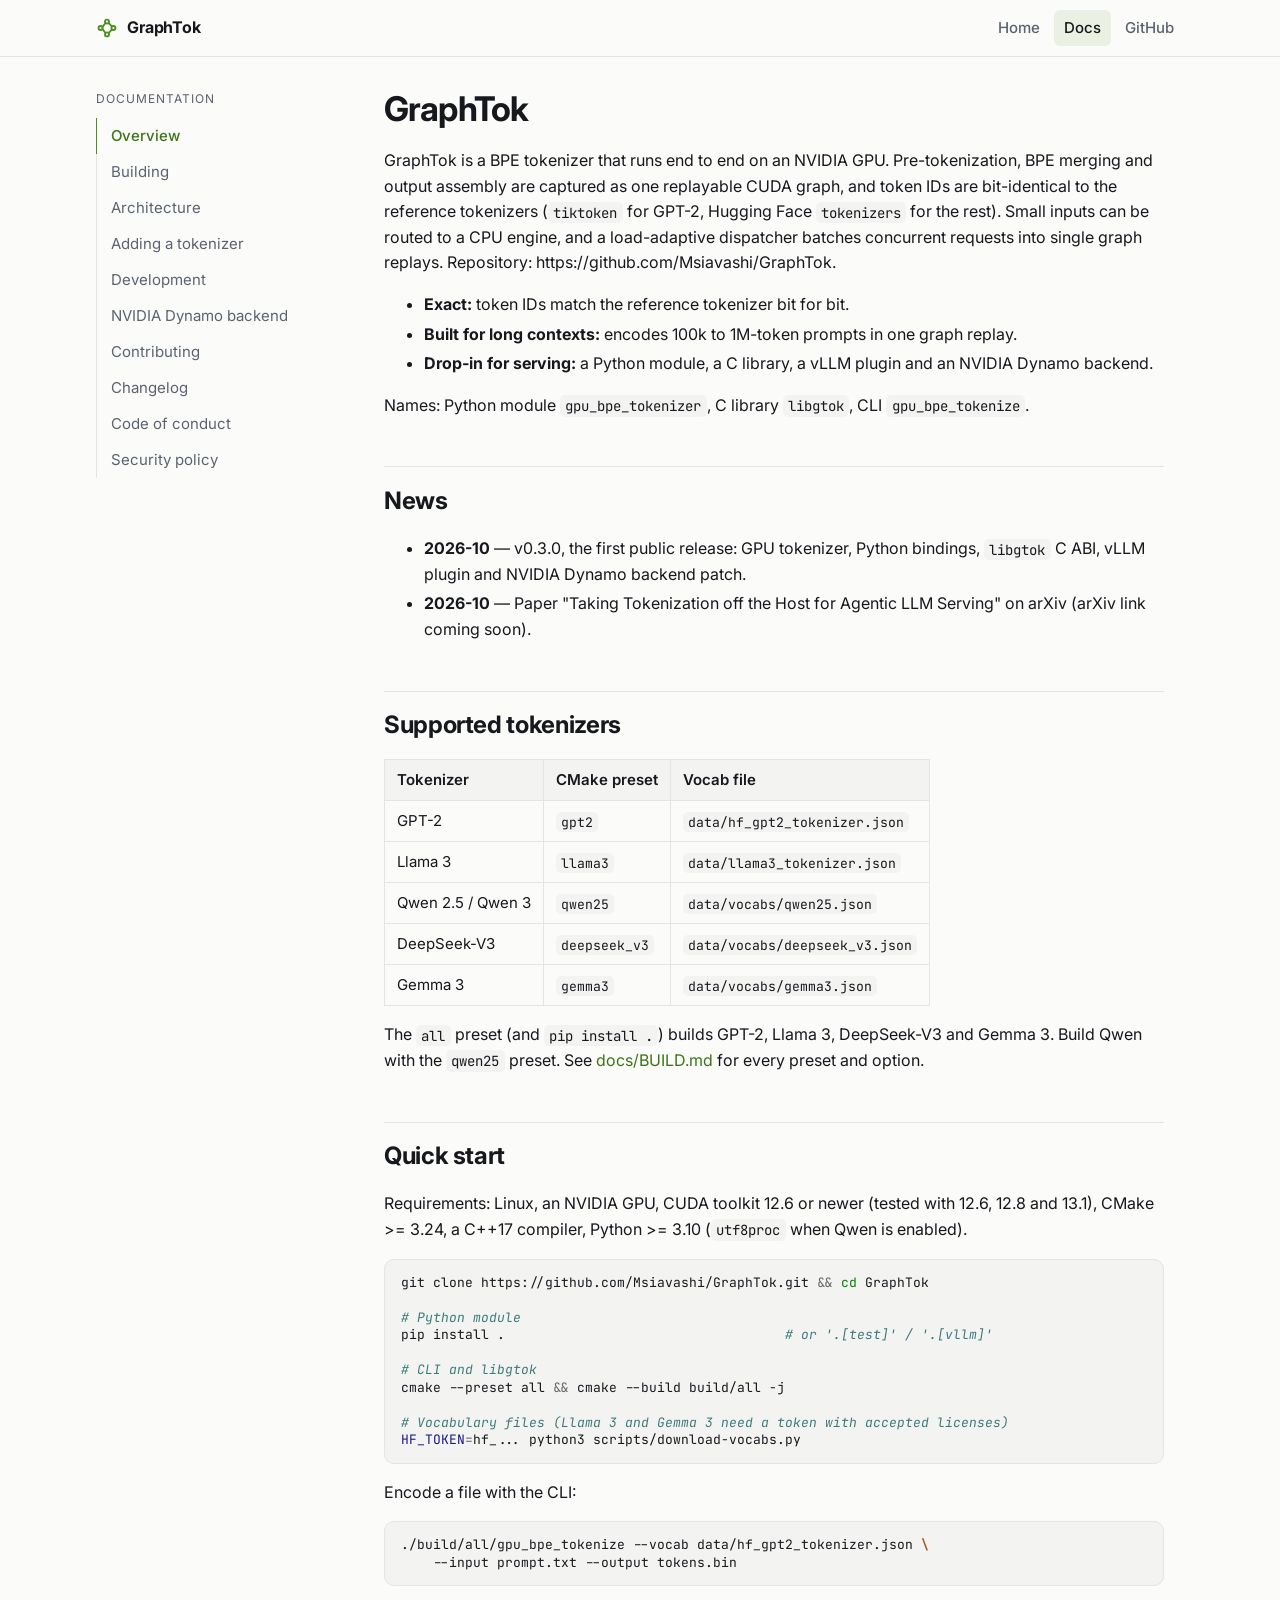
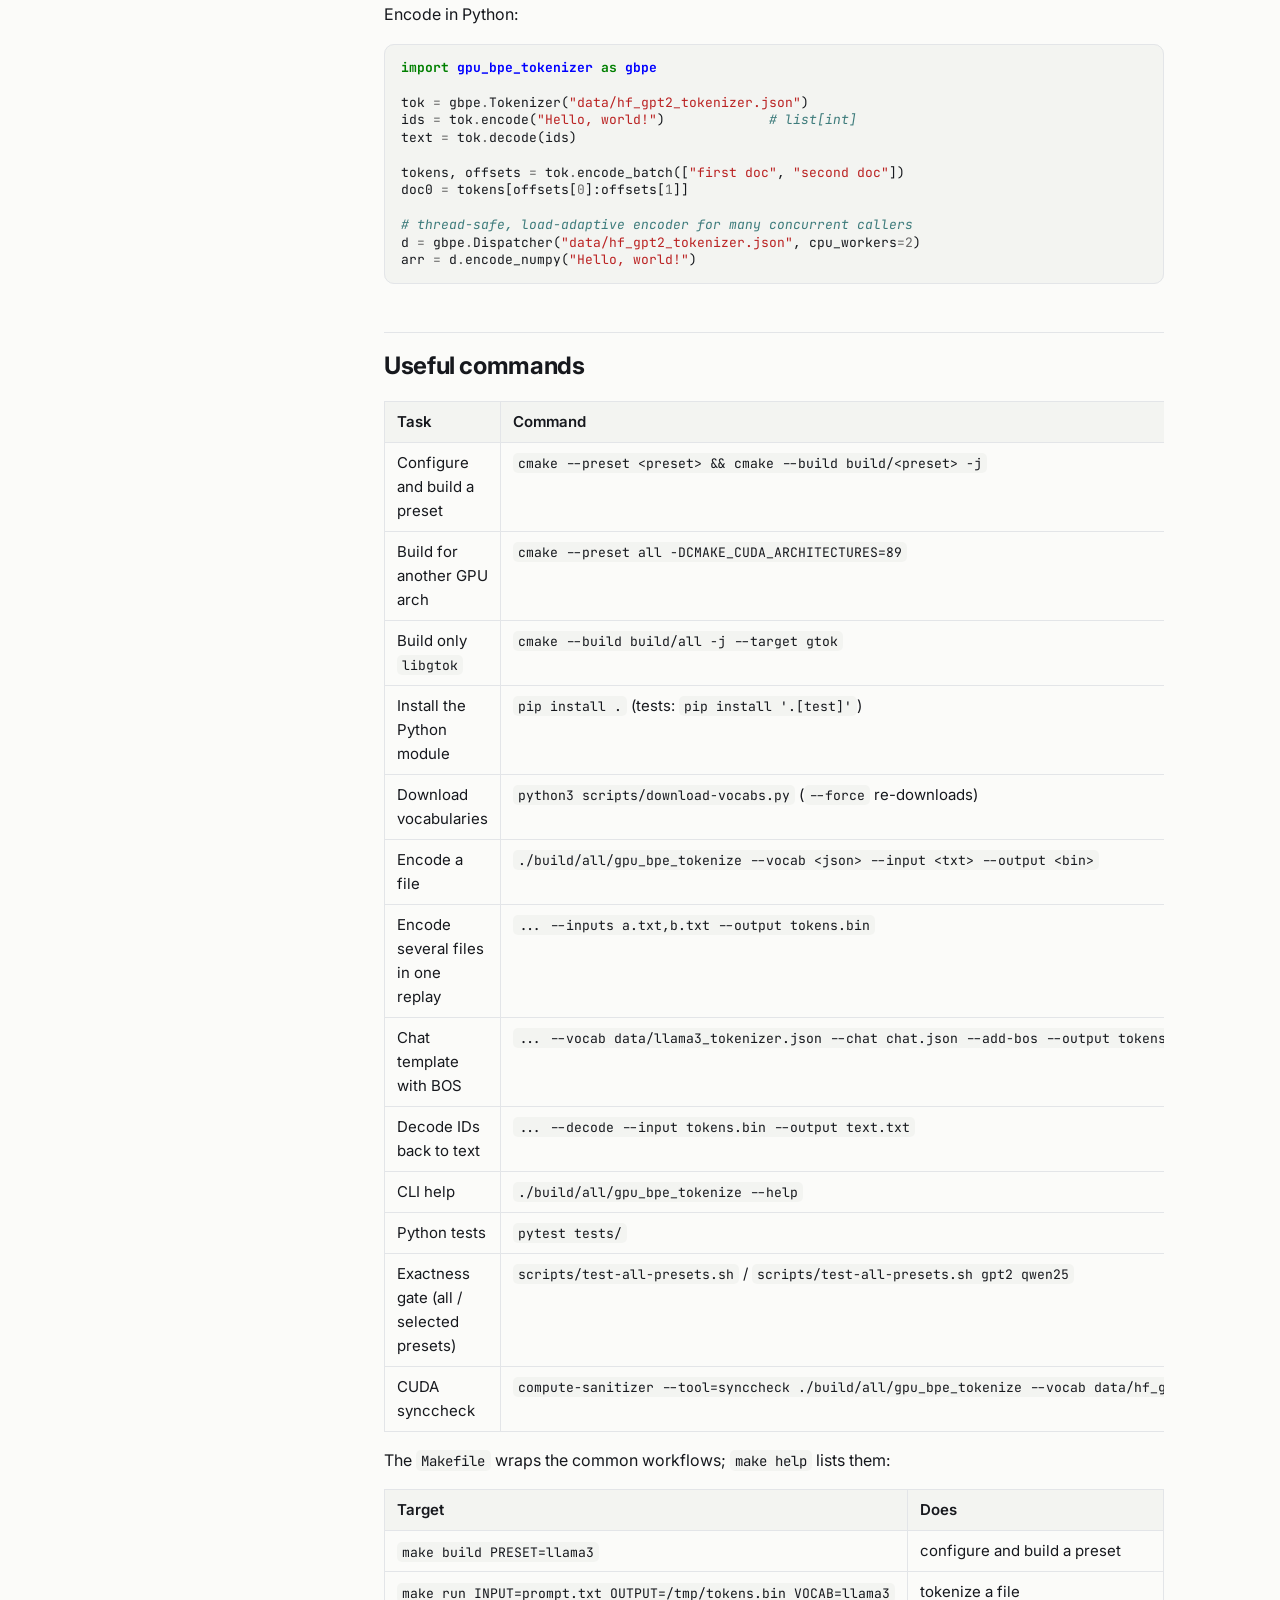
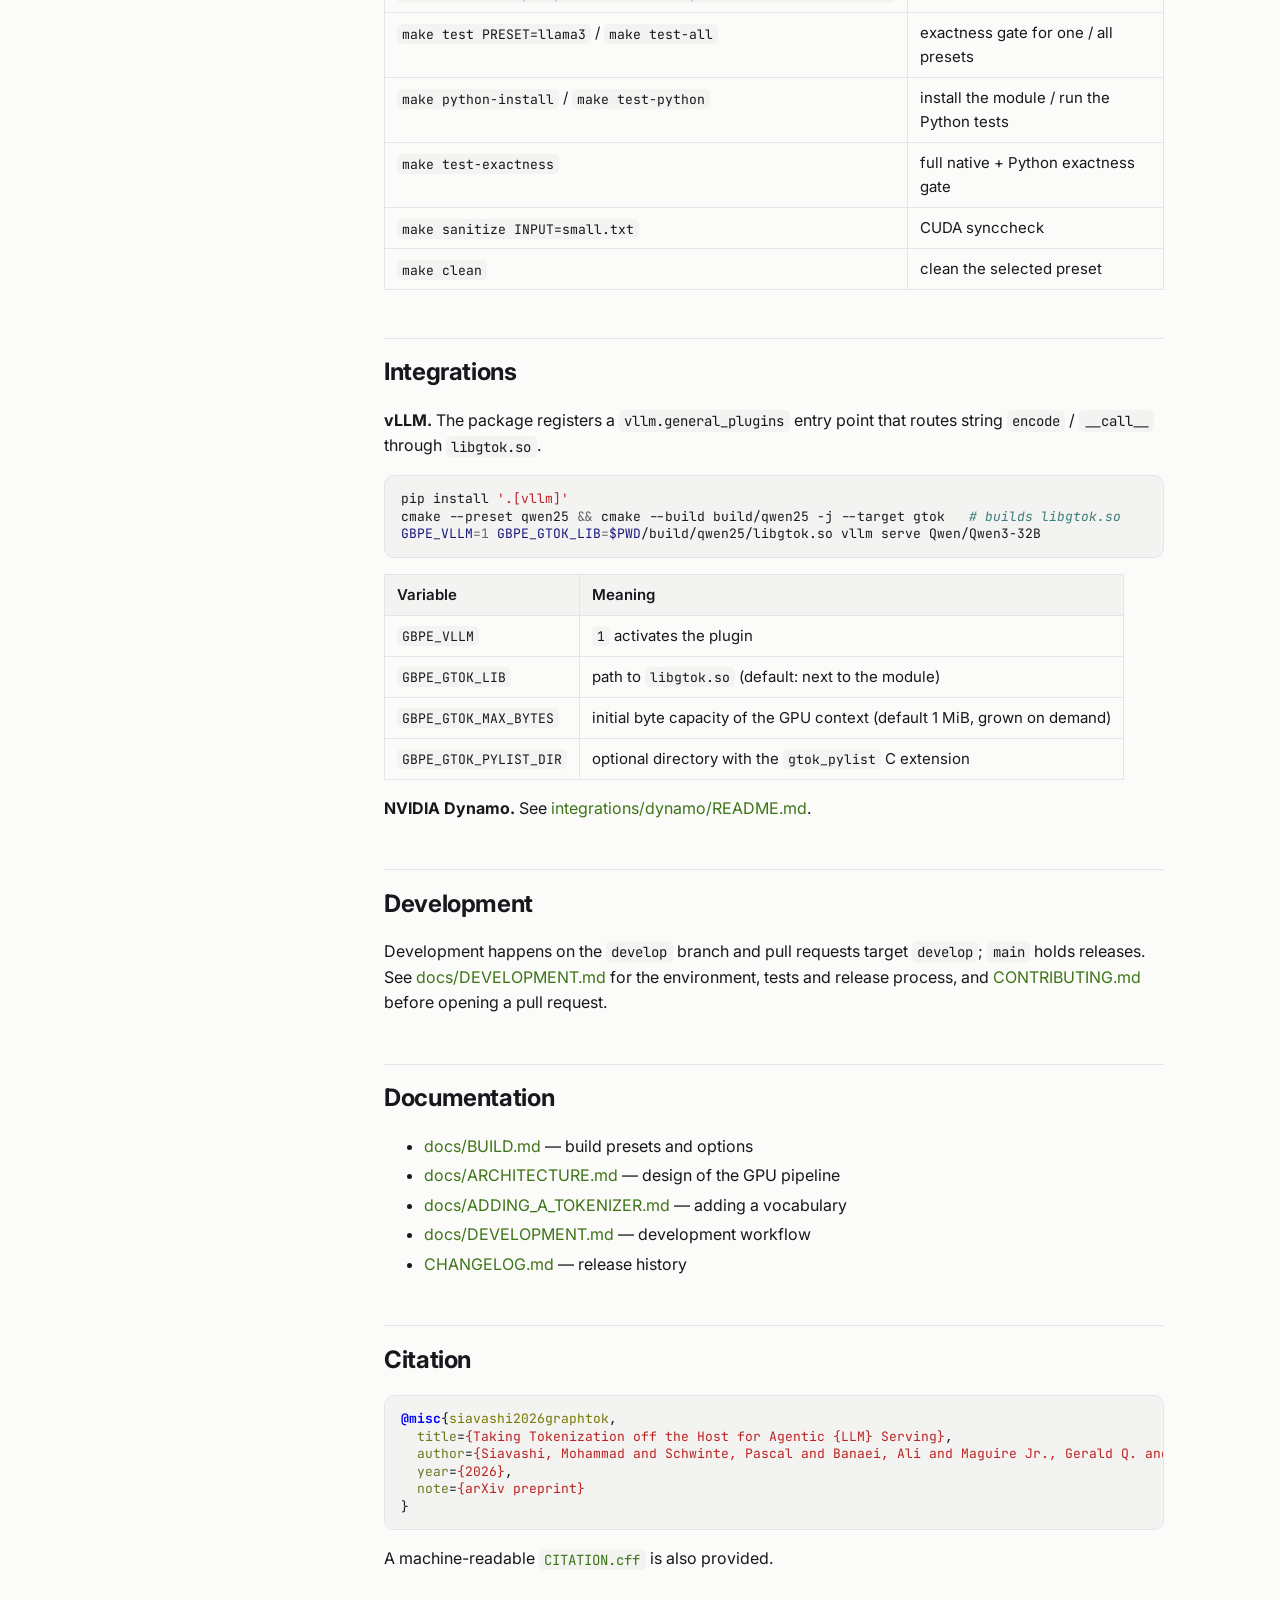
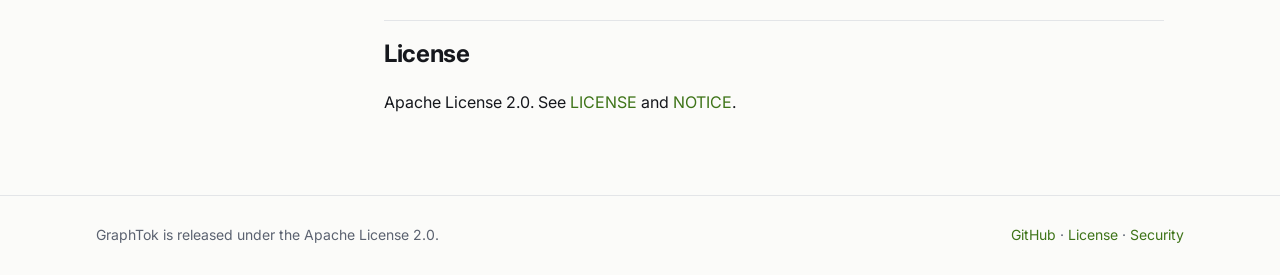
==== docs/index.html @ 94166c66 "GraphTok website" ====
<!doctype html>
<html lang="en">
<head>
<meta charset="utf-8">
<meta name="viewport" content="width=device-width, initial-scale=1">
<title>Overview - GraphTok</title>
<meta name="description" content="GraphTok documentation: Overview">
<link rel="preconnect" href="https://fonts.googleapis.com">
<link rel="stylesheet" href="https://fonts.googleapis.com/css2?family=Inter:wght@400;500;600;700&family=JetBrains+Mono:wght@400;500&display=swap">
<link rel="stylesheet" href="../style.css">
<link rel="stylesheet" href="../pygments.css">
<link rel="icon" href="../favicon.svg" type="image/svg+xml">
</head>
<body class="docs">
<header class="top">
  <div class="wrap">
    <a class="brand" href="../index.html"><svg width="22" height="22" viewBox="0 0 24 24" fill="none" stroke="currentColor" stroke-width="2" stroke-linecap="round" stroke-linejoin="round" aria-hidden="true"><circle cx="5" cy="12" r="2.2"/><circle cx="12" cy="5" r="2.2"/><circle cx="12" cy="19" r="2.2"/><circle cx="19" cy="12" r="2.2"/><path d="M7 11l3.3-4.4M7 13l3.3 4.4M14 6.6L17 10M14 17.4L17 14"/></svg>GraphTok</a>
    <nav>
      <a href="../index.html">Home</a>
      <a href="../docs/index.html" class="active">Docs</a>
      <a href="https://github.com/Msiavashi/GraphTok">GitHub</a>
    </nav>
  </div>
</header>
<div class="wrap docs-layout">
  <aside class="sidebar">
    <p class="side-title">Documentation</p>
    <ul>
      <li><a href="index.html" class="active">Overview</a></li>
      <li><a href="build.html">Building</a></li>
      <li><a href="architecture.html">Architecture</a></li>
      <li><a href="adding-a-tokenizer.html">Adding a tokenizer</a></li>
      <li><a href="development.html">Development</a></li>
      <li><a href="dynamo.html">NVIDIA Dynamo backend</a></li>
      <li><a href="contributing.html">Contributing</a></li>
      <li><a href="changelog.html">Changelog</a></li>
      <li><a href="code-of-conduct.html">Code of conduct</a></li>
      <li><a href="security.html">Security policy</a></li>
    </ul>
  </aside>
  <main class="content">
<h1 id="graphtok">GraphTok</h1>
<p>GraphTok is a BPE tokenizer that runs end to end on an NVIDIA GPU. Pre-tokenization, BPE merging and output assembly are captured as one replayable CUDA graph, and token IDs are bit-identical to the reference tokenizers (<code>tiktoken</code> for GPT-2, Hugging Face <code>tokenizers</code> for the rest). Small inputs can be routed to a CPU engine, and a load-adaptive dispatcher batches concurrent requests into single graph replays. Repository: https://github.com/Msiavashi/GraphTok.</p>
<ul>
<li><strong>Exact:</strong> token IDs match the reference tokenizer bit for bit.</li>
<li><strong>Built for long contexts:</strong> encodes 100k to 1M-token prompts in one graph replay.</li>
<li><strong>Drop-in for serving:</strong> a Python module, a C library, a vLLM plugin and an NVIDIA Dynamo backend.</li>
</ul>
<p>Names: Python module <code>gpu_bpe_tokenizer</code>, C library <code>libgtok</code>, CLI <code>gpu_bpe_tokenize</code>.</p>
<h2 id="news">News</h2>
<ul>
<li><strong>2026-10</strong> — v0.3.0, the first public release: GPU tokenizer, Python bindings, <code>libgtok</code> C ABI, vLLM plugin and NVIDIA Dynamo backend patch.</li>
<li><strong>2026-10</strong> — Paper "Taking Tokenization off the Host for Agentic LLM Serving" on arXiv (arXiv link coming soon).</li>
</ul>
<h2 id="supported-tokenizers">Supported tokenizers</h2>
<table>
<thead>
<tr>
<th>Tokenizer</th>
<th>CMake preset</th>
<th>Vocab file</th>
</tr>
</thead>
<tbody>
<tr>
<td>GPT-2</td>
<td><code>gpt2</code></td>
<td><code>data/hf_gpt2_tokenizer.json</code></td>
</tr>
<tr>
<td>Llama 3</td>
<td><code>llama3</code></td>
<td><code>data/llama3_tokenizer.json</code></td>
</tr>
<tr>
<td>Qwen 2.5 / Qwen 3</td>
<td><code>qwen25</code></td>
<td><code>data/vocabs/qwen25.json</code></td>
</tr>
<tr>
<td>DeepSeek-V3</td>
<td><code>deepseek_v3</code></td>
<td><code>data/vocabs/deepseek_v3.json</code></td>
</tr>
<tr>
<td>Gemma 3</td>
<td><code>gemma3</code></td>
<td><code>data/vocabs/gemma3.json</code></td>
</tr>
</tbody>
</table>
<p>The <code>all</code> preset (and <code>pip install .</code>) builds GPT-2, Llama 3, DeepSeek-V3 and Gemma 3. Build Qwen with the <code>qwen25</code> preset. See <a href="build.html">docs/BUILD.md</a> for every preset and option.</p>
<h2 id="quick-start">Quick start</h2>
<p>Requirements: Linux, an NVIDIA GPU, CUDA toolkit 12.6 or newer (tested with 12.6, 12.8 and 13.1), CMake &gt;= 3.24, a C++17 compiler, Python &gt;= 3.10 (<code>utf8proc</code> when Qwen is enabled).</p>
<div class="highlight"><pre><span></span><code>git<span class="w"> </span>clone<span class="w"> </span>https://github.com/Msiavashi/GraphTok.git<span class="w"> </span><span class="o">&amp;&amp;</span><span class="w"> </span><span class="nb">cd</span><span class="w"> </span>GraphTok

<span class="c1"># Python module</span>
pip<span class="w"> </span>install<span class="w"> </span>.<span class="w">                                   </span><span class="c1"># or '.[test]' / '.[vllm]'</span>

<span class="c1"># CLI and libgtok</span>
cmake<span class="w"> </span>--preset<span class="w"> </span>all<span class="w"> </span><span class="o">&amp;&amp;</span><span class="w"> </span>cmake<span class="w"> </span>--build<span class="w"> </span>build/all<span class="w"> </span>-j

<span class="c1"># Vocabulary files (Llama 3 and Gemma 3 need a token with accepted licenses)</span>
<span class="nv">HF_TOKEN</span><span class="o">=</span>hf_...<span class="w"> </span>python3<span class="w"> </span>scripts/download-vocabs.py
</code></pre></div>

<p>Encode a file with the CLI:</p>
<div class="highlight"><pre><span></span><code>./build/all/gpu_bpe_tokenize<span class="w"> </span>--vocab<span class="w"> </span>data/hf_gpt2_tokenizer.json<span class="w"> </span><span class="se">\</span>
<span class="w">    </span>--input<span class="w"> </span>prompt.txt<span class="w"> </span>--output<span class="w"> </span>tokens.bin
</code></pre></div>

<p>Encode in Python:</p>
<div class="highlight"><pre><span></span><code><span class="kn">import</span><span class="w"> </span><span class="nn">gpu_bpe_tokenizer</span><span class="w"> </span><span class="k">as</span><span class="w"> </span><span class="nn">gbpe</span>

<span class="n">tok</span> <span class="o">=</span> <span class="n">gbpe</span><span class="o">.</span><span class="n">Tokenizer</span><span class="p">(</span><span class="s2">"data/hf_gpt2_tokenizer.json"</span><span class="p">)</span>
<span class="n">ids</span> <span class="o">=</span> <span class="n">tok</span><span class="o">.</span><span class="n">encode</span><span class="p">(</span><span class="s2">"Hello, world!"</span><span class="p">)</span>             <span class="c1"># list[int]</span>
<span class="n">text</span> <span class="o">=</span> <span class="n">tok</span><span class="o">.</span><span class="n">decode</span><span class="p">(</span><span class="n">ids</span><span class="p">)</span>

<span class="n">tokens</span><span class="p">,</span> <span class="n">offsets</span> <span class="o">=</span> <span class="n">tok</span><span class="o">.</span><span class="n">encode_batch</span><span class="p">([</span><span class="s2">"first doc"</span><span class="p">,</span> <span class="s2">"second doc"</span><span class="p">])</span>
<span class="n">doc0</span> <span class="o">=</span> <span class="n">tokens</span><span class="p">[</span><span class="n">offsets</span><span class="p">[</span><span class="mi">0</span><span class="p">]:</span><span class="n">offsets</span><span class="p">[</span><span class="mi">1</span><span class="p">]]</span>

<span class="c1"># thread-safe, load-adaptive encoder for many concurrent callers</span>
<span class="n">d</span> <span class="o">=</span> <span class="n">gbpe</span><span class="o">.</span><span class="n">Dispatcher</span><span class="p">(</span><span class="s2">"data/hf_gpt2_tokenizer.json"</span><span class="p">,</span> <span class="n">cpu_workers</span><span class="o">=</span><span class="mi">2</span><span class="p">)</span>
<span class="n">arr</span> <span class="o">=</span> <span class="n">d</span><span class="o">.</span><span class="n">encode_numpy</span><span class="p">(</span><span class="s2">"Hello, world!"</span><span class="p">)</span>
</code></pre></div>

<h2 id="useful-commands">Useful commands</h2>
<table>
<thead>
<tr>
<th>Task</th>
<th>Command</th>
</tr>
</thead>
<tbody>
<tr>
<td>Configure and build a preset</td>
<td><code>cmake --preset &lt;preset&gt; &amp;&amp; cmake --build build/&lt;preset&gt; -j</code></td>
</tr>
<tr>
<td>Build for another GPU arch</td>
<td><code>cmake --preset all -DCMAKE_CUDA_ARCHITECTURES=89</code></td>
</tr>
<tr>
<td>Build only <code>libgtok</code></td>
<td><code>cmake --build build/all -j --target gtok</code></td>
</tr>
<tr>
<td>Install the Python module</td>
<td><code>pip install .</code> (tests: <code>pip install '.[test]'</code>)</td>
</tr>
<tr>
<td>Download vocabularies</td>
<td><code>python3 scripts/download-vocabs.py</code> (<code>--force</code> re-downloads)</td>
</tr>
<tr>
<td>Encode a file</td>
<td><code>./build/all/gpu_bpe_tokenize --vocab &lt;json&gt; --input &lt;txt&gt; --output &lt;bin&gt;</code></td>
</tr>
<tr>
<td>Encode several files in one replay</td>
<td><code>... --inputs a.txt,b.txt --output tokens.bin</code></td>
</tr>
<tr>
<td>Chat template with BOS</td>
<td><code>... --vocab data/llama3_tokenizer.json --chat chat.json --add-bos --output tokens.bin</code></td>
</tr>
<tr>
<td>Decode IDs back to text</td>
<td><code>... --decode --input tokens.bin --output text.txt</code></td>
</tr>
<tr>
<td>CLI help</td>
<td><code>./build/all/gpu_bpe_tokenize --help</code></td>
</tr>
<tr>
<td>Python tests</td>
<td><code>pytest tests/</code></td>
</tr>
<tr>
<td>Exactness gate (all / selected presets)</td>
<td><code>scripts/test-all-presets.sh</code> / <code>scripts/test-all-presets.sh gpt2 qwen25</code></td>
</tr>
<tr>
<td>CUDA synccheck</td>
<td><code>compute-sanitizer --tool=synccheck ./build/all/gpu_bpe_tokenize --vocab data/hf_gpt2_tokenizer.json --input small.txt --output /tmp/out.bin --runs 1 --warmup 0</code></td>
</tr>
</tbody>
</table>
<p>The <code>Makefile</code> wraps the common workflows; <code>make help</code> lists them:</p>
<table>
<thead>
<tr>
<th>Target</th>
<th>Does</th>
</tr>
</thead>
<tbody>
<tr>
<td><code>make build PRESET=llama3</code></td>
<td>configure and build a preset</td>
</tr>
<tr>
<td><code>make run INPUT=prompt.txt OUTPUT=/tmp/tokens.bin VOCAB=llama3</code></td>
<td>tokenize a file</td>
</tr>
<tr>
<td><code>make test PRESET=llama3</code> / <code>make test-all</code></td>
<td>exactness gate for one / all presets</td>
</tr>
<tr>
<td><code>make python-install</code> / <code>make test-python</code></td>
<td>install the module / run the Python tests</td>
</tr>
<tr>
<td><code>make test-exactness</code></td>
<td>full native + Python exactness gate</td>
</tr>
<tr>
<td><code>make sanitize INPUT=small.txt</code></td>
<td>CUDA synccheck</td>
</tr>
<tr>
<td><code>make clean</code></td>
<td>clean the selected preset</td>
</tr>
</tbody>
</table>
<h2 id="integrations">Integrations</h2>
<p><strong>vLLM.</strong> The package registers a <code>vllm.general_plugins</code> entry point that routes string <code>encode</code> / <code>__call__</code> through <code>libgtok.so</code>.</p>
<div class="highlight"><pre><span></span><code>pip<span class="w"> </span>install<span class="w"> </span><span class="s1">'.[vllm]'</span>
cmake<span class="w"> </span>--preset<span class="w"> </span>qwen25<span class="w"> </span><span class="o">&amp;&amp;</span><span class="w"> </span>cmake<span class="w"> </span>--build<span class="w"> </span>build/qwen25<span class="w"> </span>-j<span class="w"> </span>--target<span class="w"> </span>gtok<span class="w">   </span><span class="c1"># builds libgtok.so</span>
<span class="nv">GBPE_VLLM</span><span class="o">=</span><span class="m">1</span><span class="w"> </span><span class="nv">GBPE_GTOK_LIB</span><span class="o">=</span><span class="nv">$PWD</span>/build/qwen25/libgtok.so<span class="w"> </span>vllm<span class="w"> </span>serve<span class="w"> </span>Qwen/Qwen3-32B
</code></pre></div>

<table>
<thead>
<tr>
<th>Variable</th>
<th>Meaning</th>
</tr>
</thead>
<tbody>
<tr>
<td><code>GBPE_VLLM</code></td>
<td><code>1</code> activates the plugin</td>
</tr>
<tr>
<td><code>GBPE_GTOK_LIB</code></td>
<td>path to <code>libgtok.so</code> (default: next to the module)</td>
</tr>
<tr>
<td><code>GBPE_GTOK_MAX_BYTES</code></td>
<td>initial byte capacity of the GPU context (default 1 MiB, grown on demand)</td>
</tr>
<tr>
<td><code>GBPE_GTOK_PYLIST_DIR</code></td>
<td>optional directory with the <code>gtok_pylist</code> C extension</td>
</tr>
</tbody>
</table>
<p><strong>NVIDIA Dynamo.</strong> See <a href="dynamo.html">integrations/dynamo/README.md</a>.</p>
<h2 id="development">Development</h2>
<p>Development happens on the <code>develop</code> branch and pull requests target <code>develop</code>; <code>main</code> holds releases. See <a href="development.html">docs/DEVELOPMENT.md</a> for the environment, tests and release process, and <a href="contributing.html">CONTRIBUTING.md</a> before opening a pull request.</p>
<h2 id="documentation">Documentation</h2>
<ul>
<li><a href="build.html">docs/BUILD.md</a> — build presets and options</li>
<li><a href="architecture.html">docs/ARCHITECTURE.md</a> — design of the GPU pipeline</li>
<li><a href="adding-a-tokenizer.html">docs/ADDING_A_TOKENIZER.md</a> — adding a vocabulary</li>
<li><a href="development.html">docs/DEVELOPMENT.md</a> — development workflow</li>
<li><a href="changelog.html">CHANGELOG.md</a> — release history</li>
</ul>
<h2 id="citation">Citation</h2>
<div class="highlight"><pre><span></span><code><span class="nc">@misc</span><span class="p">{</span><span class="nl">siavashi2026graphtok</span><span class="p">,</span>
<span class="w">  </span><span class="na">title</span><span class="p">=</span><span class="s">{Taking Tokenization off the Host for Agentic {LLM} Serving}</span><span class="p">,</span>
<span class="w">  </span><span class="na">author</span><span class="p">=</span><span class="s">{Siavashi, Mohammad and Schwinte, Pascal and Banaei, Ali and Maguire Jr., Gerald Q. and Chiesa, Marco and Kosti{\'c}, Dejan}</span><span class="p">,</span>
<span class="w">  </span><span class="na">year</span><span class="p">=</span><span class="s">{2026}</span><span class="p">,</span>
<span class="w">  </span><span class="na">note</span><span class="p">=</span><span class="s">{arXiv preprint}</span>
<span class="p">}</span>
</code></pre></div>

<p>A machine-readable <a href="https://github.com/Msiavashi/GraphTok/blob/main/CITATION.cff"><code>CITATION.cff</code></a> is also provided.</p>
<h2 id="license">License</h2>
<p>Apache License 2.0. See <a href="https://github.com/Msiavashi/GraphTok/blob/main/LICENSE">LICENSE</a> and <a href="https://github.com/Msiavashi/GraphTok/blob/main/NOTICE">NOTICE</a>.</p>
  </main>
</div>
<footer class="foot">
  <div class="wrap">
    <span>GraphTok is released under the Apache License 2.0.</span>
    <span><a href="https://github.com/Msiavashi/GraphTok">GitHub</a> &middot; <a href="https://github.com/Msiavashi/GraphTok/blob/main/LICENSE">License</a> &middot; <a href="../docs/security.html">Security</a></span>
  </div>
</footer>
</body>
</html>
---- style.css ----
:root {
  --bg: #fbfbf9;
  --bg-elev: #ffffff;
  --fg: #16181d;
  --fg-muted: #5b6270;
  --line: #e3e5e8;
  --accent: #4f8f1f;
  --accent-strong: #3e7418;
  --accent-soft: rgba(79, 143, 31, 0.10);
  --code-bg: #f3f4f1;
  --grid: rgba(22, 24, 29, 0.055);
  --shadow: 0 1px 2px rgba(0,0,0,.04), 0 8px 24px -12px rgba(0,0,0,.12);
  --sans: "Inter", system-ui, -apple-system, "Segoe UI", Roboto, sans-serif;
  --mono: "JetBrains Mono", ui-monospace, SFMono-Regular, Menlo, Consolas, monospace;
  --radius: 10px;
}
@media (prefers-color-scheme: dark) {
  :root:not([data-theme="light"]) {
    --bg: #0f1114;
    --bg-elev: #15181d;
    --fg: #e6e8ec;
    --fg-muted: #9aa3b0;
    --line: #262b33;
    --accent: #7ac043;
    --accent-strong: #93d35c;
    --accent-soft: rgba(122, 192, 67, 0.14);
    --code-bg: #1a1e24;
    --grid: rgba(230, 232, 236, 0.06);
    --shadow: 0 1px 2px rgba(0,0,0,.4), 0 8px 24px -12px rgba(0,0,0,.6);
  }
}
:root[data-theme="dark"] {
  --bg: #0f1114; --bg-elev: #15181d; --fg: #e6e8ec; --fg-muted: #9aa3b0; --line: #262b33;
  --accent: #7ac043; --accent-strong: #93d35c; --accent-soft: rgba(122, 192, 67, 0.14);
  --code-bg: #1a1e24; --grid: rgba(230, 232, 236, 0.06);
}

*, *::before, *::after { box-sizing: border-box; }
html { -webkit-text-size-adjust: 100%; scroll-behavior: smooth; }
body {
  margin: 0; background: var(--bg); color: var(--fg);
  font-family: var(--sans); font-size: 16px; line-height: 1.6;
  overflow-x: hidden; -webkit-font-smoothing: antialiased;
}
a { color: var(--accent-strong); text-decoration: none; }
a:hover { text-decoration: underline; }
img, svg { max-width: 100%; }
code, pre, kbd { font-family: var(--mono); font-size: 0.875em; }
code { background: var(--code-bg); padding: 0.12em 0.38em; border-radius: 5px; }
pre {
  background: var(--code-bg); border: 1px solid var(--line); border-radius: var(--radius);
  padding: 14px 16px; overflow-x: auto; line-height: 1.55; margin: 1em 0;
}
pre code { background: none; padding: 0; font-size: 0.8125rem; }
.highlight pre { margin: 0; }
.highlight { margin: 1em 0; border-radius: var(--radius); }
table { border-collapse: collapse; width: 100%; display: block; overflow-x: auto; font-size: 0.9375rem; margin: 1em 0; }
th, td { border: 1px solid var(--line); padding: 8px 12px; text-align: left; vertical-align: top; }
th { background: var(--code-bg); font-weight: 600; }
td code { white-space: nowrap; }
.wrap { max-width: 1120px; margin: 0 auto; padding: 0 16px; }

/* top bar */
.top { position: sticky; top: 0; z-index: 10; background: color-mix(in srgb, var(--bg) 88%, transparent); backdrop-filter: blur(10px); border-bottom: 1px solid var(--line); }
.top .wrap { display: flex; align-items: center; justify-content: space-between; height: 56px; }
.brand { display: inline-flex; align-items: center; gap: 9px; font-weight: 700; color: var(--fg); letter-spacing: -0.01em; }
.brand svg { color: var(--accent); }
.top nav { display: flex; gap: 4px; }
.top nav a { color: var(--fg-muted); padding: 6px 10px; border-radius: 6px; font-size: 0.9375rem; font-weight: 500; }
.top nav a:hover, .top nav a.active { color: var(--fg); background: var(--accent-soft); text-decoration: none; }

/* hero */
.hero { position: relative; overflow: hidden; border-bottom: 1px solid var(--line); }
.hero::before {
  content: ""; position: absolute; inset: 0;
  background-image: linear-gradient(var(--grid) 1px, transparent 1px), linear-gradient(90deg, var(--grid) 1px, transparent 1px);
  background-size: 36px 36px;
  mask-image: radial-gradient(ellipse 70% 80% at 60% 20%, #000 30%, transparent 100%);
  -webkit-mask-image: radial-gradient(ellipse 70% 80% at 60% 20%, #000 30%, transparent 100%);
}
.hero::after {
  content: ""; position: absolute; inset: 0; pointer-events: none;
  background: radial-gradient(ellipse 50% 60% at 85% 10%, var(--accent-soft), transparent 70%);
}
.hero .wrap { position: relative; padding: 72px 16px 64px; display: grid; grid-template-columns: 1.15fr 0.85fr; gap: 40px; align-items: center; }
.eyebrow { display: inline-flex; align-items: center; gap: 8px; font-size: 0.8125rem; font-weight: 500; color: var(--accent-strong); background: var(--accent-soft); padding: 4px 10px; border-radius: 999px; margin-bottom: 18px; }
.eyebrow::before { content: ""; width: 6px; height: 6px; border-radius: 50%; background: var(--accent); }
h1.title { font-size: clamp(2.5rem, 6vw, 4rem); line-height: 1.02; letter-spacing: -0.035em; margin: 0 0 16px; font-weight: 700; }
.tagline { font-size: clamp(1.125rem, 2vw, 1.375rem); color: var(--fg-muted); margin: 0 0 28px; max-width: 34ch; line-height: 1.4; }
.cta { display: flex; gap: 12px; flex-wrap: wrap; }
.btn { display: inline-flex; align-items: center; gap: 8px; padding: 11px 18px; border-radius: 8px; font-weight: 600; font-size: 0.9375rem; border: 1px solid var(--line); color: var(--fg); background: var(--bg-elev); transition: transform .12s ease, background .12s ease; }
.btn:hover { text-decoration: none; transform: translateY(-1px); }
.btn.primary { background: var(--accent); border-color: var(--accent); color: #fff; }
.btn.primary:hover { background: var(--accent-strong); }
.hero-code { background: var(--bg-elev); border: 1px solid var(--line); border-radius: 12px; box-shadow: var(--shadow); overflow: hidden; }
.hero-code .bar { display: flex; align-items: center; gap: 6px; padding: 10px 14px; border-bottom: 1px solid var(--line); font-size: 0.75rem; color: var(--fg-muted); font-family: var(--mono); }
.hero-code .bar i { width: 10px; height: 10px; border-radius: 50%; background: var(--line); display: inline-block; }
.hero-code pre { border: 0; border-radius: 0; margin: 0; background: transparent; padding: 16px 18px; }
.hero-code .c { color: var(--fg-muted); }
.hero-code .k { color: var(--accent-strong); }

/* sections */
section.band { padding: 64px 0; border-bottom: 1px solid var(--line); }
section.band:last-of-type { border-bottom: 0; }
.band h2 { font-size: 1.75rem; letter-spacing: -0.02em; margin: 0 0 8px; }
.band .lead { color: var(--fg-muted); margin: 0 0 32px; max-width: 60ch; }
.cards { display: grid; grid-template-columns: repeat(4, 1fr); gap: 16px; }
.card { background: var(--bg-elev); border: 1px solid var(--line); border-radius: var(--radius); padding: 20px; }
.card svg { color: var(--accent); margin-bottom: 12px; }
.card h3 { margin: 0 0 6px; font-size: 1.0625rem; }
.card p { margin: 0; color: var(--fg-muted); font-size: 0.9375rem; }

.flow { display: grid; grid-template-columns: repeat(3, 1fr); gap: 0; border: 1px solid var(--line); border-radius: var(--radius); overflow: hidden; background: var(--bg-elev); }
.flow .step { padding: 22px 22px 22px 24px; position: relative; border-right: 1px solid var(--line); }
.flow .step:last-child { border-right: 0; }
.flow .n { font-family: var(--mono); font-size: 0.75rem; color: var(--accent-strong); letter-spacing: 0.08em; }
.flow h3 { margin: 6px 0 6px; font-size: 1.0625rem; }
.flow p { margin: 0; color: var(--fg-muted); font-size: 0.9375rem; }
.flow-note { display: grid; grid-template-columns: 1fr 1fr; gap: 16px; margin-top: 16px; }
.flow-note div { border-left: 3px solid var(--accent); padding: 4px 0 4px 14px; color: var(--fg-muted); font-size: 0.9375rem; }
.flow-note strong { color: var(--fg); }

.quick { display: grid; grid-template-columns: 1fr 1fr; gap: 20px; }
.quick h3 { font-size: 0.8125rem; text-transform: uppercase; letter-spacing: 0.08em; color: var(--fg-muted); margin: 0 0 8px; }
.quick pre { margin: 0 0 20px; }

.vocabs { display: flex; flex-wrap: wrap; gap: 10px; }
.chip { display: inline-flex; align-items: center; gap: 8px; border: 1px solid var(--line); background: var(--bg-elev); border-radius: 999px; padding: 8px 14px; font-weight: 500; font-size: 0.9375rem; }
.chip code { font-size: 0.75rem; color: var(--fg-muted); background: var(--code-bg); }

.cite { display: grid; grid-template-columns: 0.9fr 1.1fr; gap: 28px; align-items: start; }
.cite p { color: var(--fg-muted); }
.cite .soon { display: inline-block; font-size: 0.8125rem; color: var(--fg-muted); border: 1px dashed var(--line); padding: 4px 10px; border-radius: 6px; }
.cite pre { margin: 0; }

.foot { border-top: 1px solid var(--line); padding: 28px 0; color: var(--fg-muted); font-size: 0.875rem; }
.foot .wrap { display: flex; justify-content: space-between; gap: 12px; flex-wrap: wrap; }

/* docs layout */
.docs-layout { display: grid; grid-template-columns: 240px minmax(0, 1fr); gap: 48px; padding-top: 32px; padding-bottom: 64px; }
.sidebar { position: sticky; top: 72px; align-self: start; }
.side-title { font-size: 0.75rem; text-transform: uppercase; letter-spacing: 0.08em; color: var(--fg-muted); margin: 0 0 10px; }
.sidebar ul { list-style: none; margin: 0; padding: 0; border-left: 1px solid var(--line); }
.sidebar li a { display: block; padding: 6px 14px; color: var(--fg-muted); font-size: 0.9375rem; margin-left: -1px; border-left: 1px solid transparent; }
.sidebar li a:hover { color: var(--fg); text-decoration: none; }
.sidebar li a.active { color: var(--accent-strong); border-left-color: var(--accent); font-weight: 500; }
.content { min-width: 0; max-width: 78ch; }
.content h1 { font-size: 2.125rem; letter-spacing: -0.025em; margin: 0 0 20px; line-height: 1.15; }
.content h2 { font-size: 1.5rem; letter-spacing: -0.015em; margin: 2em 0 0.6em; padding-top: 0.6em; border-top: 1px solid var(--line); }
.content h3 { font-size: 1.1875rem; margin: 1.6em 0 0.5em; }
.content h4 { font-size: 1.0625rem; margin: 1.4em 0 0.4em; }
.content li { margin: 0.25em 0; }
.content ul.task-list, .content input[type=checkbox] { margin-right: 6px; }

@media (max-width: 900px) {
  .hero .wrap { grid-template-columns: 1fr; padding: 48px 16px 44px; }
  .cards { grid-template-columns: 1fr 1fr; }
  .flow { grid-template-columns: 1fr; }
  .flow .step { border-right: 0; border-bottom: 1px solid var(--line); }
  .flow .step:last-child { border-bottom: 0; }
  .quick, .cite, .flow-note { grid-template-columns: 1fr; }
  .docs-layout { grid-template-columns: 1fr; gap: 24px; }
  .sidebar { position: static; }
  .sidebar ul { display: flex; flex-wrap: wrap; gap: 4px; border-left: 0; }
  .sidebar li a { border: 1px solid var(--line); border-radius: 6px; padding: 5px 10px; font-size: 0.875rem; margin: 0; }
  .sidebar li a.active { border-color: var(--accent); }
}
@media (max-width: 560px) {
  .cards { grid-template-columns: 1fr; }
  section.band { padding: 44px 0; }
  .top nav a { padding: 6px 8px; }
}
---- pygments.css ----
pre { line-height: 125%; }
td.linenos .normal { color: inherit; background-color: transparent; padding-left: 5px; padding-right: 5px; }
span.linenos { color: inherit; background-color: transparent; padding-left: 5px; padding-right: 5px; }
td.linenos .special { color: #000000; background-color: #ffffc0; padding-left: 5px; padding-right: 5px; }
span.linenos.special { color: #000000; background-color: #ffffc0; padding-left: 5px; padding-right: 5px; }
.highlight .hll { background-color: #ffffcc }
.highlight { background: #f8f8f8; }
.highlight .c { color: #3D7B7B; font-style: italic } /* Comment */
.highlight .err { border: 1px solid #F00 } /* Error */
.highlight .k { color: #008000; font-weight: bold } /* Keyword */
.highlight .o { color: #666 } /* Operator */
.highlight .ch { color: #3D7B7B; font-style: italic } /* Comment.Hashbang */
.highlight .cm { color: #3D7B7B; font-style: italic } /* Comment.Multiline */
.highlight .cp { color: #9C6500 } /* Comment.Preproc */
.highlight .cpf { color: #3D7B7B; font-style: italic } /* Comment.PreprocFile */
.highlight .c1 { color: #3D7B7B; font-style: italic } /* Comment.Single */
.highlight .cs { color: #3D7B7B; font-style: italic } /* Comment.Special */
.highlight .gd { color: #A00000 } /* Generic.Deleted */
.highlight .ge { font-style: italic } /* Generic.Emph */
.highlight .ges { font-weight: bold; font-style: italic } /* Generic.EmphStrong */
.highlight .gr { color: #E40000 } /* Generic.Error */
.highlight .gh { color: #000080; font-weight: bold } /* Generic.Heading */
.highlight .gi { color: #008400 } /* Generic.Inserted */
.highlight .go { color: #717171 } /* Generic.Output */
.highlight .gp { color: #000080; font-weight: bold } /* Generic.Prompt */
.highlight .gs { font-weight: bold } /* Generic.Strong */
.highlight .gu { color: #800080; font-weight: bold } /* Generic.Subheading */
.highlight .gt { color: #04D } /* Generic.Traceback */
.highlight .kc { color: #008000; font-weight: bold } /* Keyword.Constant */
.highlight .kd { color: #008000; font-weight: bold } /* Keyword.Declaration */
.highlight .kn { color: #008000; font-weight: bold } /* Keyword.Namespace */
.highlight .kp { color: #008000 } /* Keyword.Pseudo */
.highlight .kr { color: #008000; font-weight: bold } /* Keyword.Reserved */
.highlight .kt { color: #B00040 } /* Keyword.Type */
.highlight .m { color: #666 } /* Literal.Number */
.highlight .s { color: #BA2121 } /* Literal.String */
.highlight .na { color: #687822 } /* Name.Attribute */
.highlight .nb { color: #008000 } /* Name.Builtin */
.highlight .nc { color: #00F; font-weight: bold } /* Name.Class */
.highlight .no { color: #800 } /* Name.Constant */
.highlight .nd { color: #A2F } /* Name.Decorator */
.highlight .ni { color: #717171; font-weight: bold } /* Name.Entity */
.highlight .ne { color: #CB3F38; font-weight: bold } /* Name.Exception */
.highlight .nf { color: #00F } /* Name.Function */
.highlight .nl { color: #767600 } /* Name.Label */
.highlight .nn { color: #00F; font-weight: bold } /* Name.Namespace */
.highlight .nt { color: #008000; font-weight: bold } /* Name.Tag */
.highlight .nv { color: #19177C } /* Name.Variable */
.highlight .ow { color: #A2F; font-weight: bold } /* Operator.Word */
.highlight .w { color: #BBB } /* Text.Whitespace */
.highlight .mb { color: #666 } /* Literal.Number.Bin */
.highlight .mf { color: #666 } /* Literal.Number.Float */
.highlight .mh { color: #666 } /* Literal.Number.Hex */
.highlight .mi { color: #666 } /* Literal.Number.Integer */
.highlight .mo { color: #666 } /* Literal.Number.Oct */
.highlight .sa { color: #BA2121 } /* Literal.String.Affix */
.highlight .sb { color: #BA2121 } /* Literal.String.Backtick */
.highlight .sc { color: #BA2121 } /* Literal.String.Char */
.highlight .dl { color: #BA2121 } /* Literal.String.Delimiter */
.highlight .sd { color: #BA2121; font-style: italic } /* Literal.String.Doc */
.highlight .s2 { color: #BA2121 } /* Literal.String.Double */
.highlight .se { color: #AA5D1F; font-weight: bold } /* Literal.String.Escape */
.highlight .sh { color: #BA2121 } /* Literal.String.Heredoc */
.highlight .si { color: #A45A77; font-weight: bold } /* Literal.String.Interpol */
.highlight .sx { color: #008000 } /* Literal.String.Other */
.highlight .sr { color: #A45A77 } /* Literal.String.Regex */
.highlight .s1 { color: #BA2121 } /* Literal.String.Single */
.highlight .ss { color: #19177C } /* Literal.String.Symbol */
.highlight .bp { color: #008000 } /* Name.Builtin.Pseudo */
.highlight .fm { color: #00F } /* Name.Function.Magic */
.highlight .vc { color: #19177C } /* Name.Variable.Class */
.highlight .vg { color: #19177C } /* Name.Variable.Global */
.highlight .vi { color: #19177C } /* Name.Variable.Instance */
.highlight .vm { color: #19177C } /* Name.Variable.Magic */
.highlight .il { color: #666 } /* Literal.Number.Integer.Long */
@media (prefers-color-scheme: dark) {
:root:not([data-theme="light"]) pre { line-height: 125%; }
:root:not([data-theme="light"]) td.linenos .normal { color: #6e7681; background-color: #0d1117; padding-left: 5px; padding-right: 5px; }
:root:not([data-theme="light"]) span.linenos { color: #6e7681; background-color: #0d1117; padding-left: 5px; padding-right: 5px; }
:root:not([data-theme="light"]) td.linenos .special { color: #e6edf3; background-color: #6e7681; padding-left: 5px; padding-right: 5px; }
:root:not([data-theme="light"]) span.linenos.special { color: #e6edf3; background-color: #6e7681; padding-left: 5px; padding-right: 5px; }
:root:not([data-theme="light"]) .highlight .hll { background-color: #6e7681 }
:root:not([data-theme="light"]) .highlight { background: #0d1117; color: #E6EDF3 }
:root:not([data-theme="light"]) .highlight .c { color: #8B949E; font-style: italic } /* Comment */
:root:not([data-theme="light"]) .highlight .err { color: #F85149 } /* Error */
:root:not([data-theme="light"]) .highlight .esc { color: #E6EDF3 } /* Escape */
:root:not([data-theme="light"]) .highlight .g { color: #E6EDF3 } /* Generic */
:root:not([data-theme="light"]) .highlight .k { color: #FF7B72 } /* Keyword */
:root:not([data-theme="light"]) .highlight .l { color: #A5D6FF } /* Literal */
:root:not([data-theme="light"]) .highlight .n { color: #E6EDF3 } /* Name */
:root:not([data-theme="light"]) .highlight .o { color: #FF7B72; font-weight: bold } /* Operator */
:root:not([data-theme="light"]) .highlight .x { color: #E6EDF3 } /* Other */
:root:not([data-theme="light"]) .highlight .p { color: #E6EDF3 } /* Punctuation */
:root:not([data-theme="light"]) .highlight .ch { color: #8B949E; font-style: italic } /* Comment.Hashbang */
:root:not([data-theme="light"]) .highlight .cm { color: #8B949E; font-style: italic } /* Comment.Multiline */
:root:not([data-theme="light"]) .highlight .cp { color: #8B949E; font-weight: bold; font-style: italic } /* Comment.Preproc */
:root:not([data-theme="light"]) .highlight .cpf { color: #8B949E; font-style: italic } /* Comment.PreprocFile */
:root:not([data-theme="light"]) .highlight .c1 { color: #8B949E; font-style: italic } /* Comment.Single */
:root:not([data-theme="light"]) .highlight .cs { color: #8B949E; font-weight: bold; font-style: italic } /* Comment.Special */
:root:not([data-theme="light"]) .highlight .gd { color: #FFA198; background-color: #490202 } /* Generic.Deleted */
:root:not([data-theme="light"]) .highlight .ge { color: #E6EDF3; font-style: italic } /* Generic.Emph */
:root:not([data-theme="light"]) .highlight .ges { color: #E6EDF3; font-weight: bold; font-style: italic } /* Generic.EmphStrong */
:root:not([data-theme="light"]) .highlight .gr { color: #FFA198 } /* Generic.Error */
:root:not([data-theme="light"]) .highlight .gh { color: #79C0FF; font-weight: bold } /* Generic.Heading */
:root:not([data-theme="light"]) .highlight .gi { color: #56D364; background-color: #0F5323 } /* Generic.Inserted */
:root:not([data-theme="light"]) .highlight .go { color: #8B949E } /* Generic.Output */
:root:not([data-theme="light"]) .highlight .gp { color: #8B949E } /* Generic.Prompt */
:root:not([data-theme="light"]) .highlight .gs { color: #E6EDF3; font-weight: bold } /* Generic.Strong */
:root:not([data-theme="light"]) .highlight .gu { color: #79C0FF } /* Generic.Subheading */
:root:not([data-theme="light"]) .highlight .gt { color: #FF7B72 } /* Generic.Traceback */
:root:not([data-theme="light"]) .highlight .g-Underline { color: #E6EDF3; text-decoration: underline } /* Generic.Underline */
:root:not([data-theme="light"]) .highlight .kc { color: #79C0FF } /* Keyword.Constant */
:root:not([data-theme="light"]) .highlight .kd { color: #FF7B72 } /* Keyword.Declaration */
:root:not([data-theme="light"]) .highlight .kn { color: #FF7B72 } /* Keyword.Namespace */
:root:not([data-theme="light"]) .highlight .kp { color: #79C0FF } /* Keyword.Pseudo */
:root:not([data-theme="light"]) .highlight .kr { color: #FF7B72 } /* Keyword.Reserved */
:root:not([data-theme="light"]) .highlight .kt { color: #FF7B72 } /* Keyword.Type */
:root:not([data-theme="light"]) .highlight .ld { color: #79C0FF } /* Literal.Date */
:root:not([data-theme="light"]) .highlight .m { color: #A5D6FF } /* Literal.Number */
:root:not([data-theme="light"]) .highlight .s { color: #A5D6FF } /* Literal.String */
:root:not([data-theme="light"]) .highlight .na { color: #E6EDF3 } /* Name.Attribute */
:root:not([data-theme="light"]) .highlight .nb { color: #E6EDF3 } /* Name.Builtin */
:root:not([data-theme="light"]) .highlight .nc { color: #F0883E; font-weight: bold } /* Name.Class */
:root:not([data-theme="light"]) .highlight .no { color: #79C0FF; font-weight: bold } /* Name.Constant */
:root:not([data-theme="light"]) .highlight .nd { color: #D2A8FF; font-weight: bold } /* Name.Decorator */
:root:not([data-theme="light"]) .highlight .ni { color: #FFA657 } /* Name.Entity */
:root:not([data-theme="light"]) .highlight .ne { color: #F0883E; font-weight: bold } /* Name.Exception */
:root:not([data-theme="light"]) .highlight .nf { color: #D2A8FF; font-weight: bold } /* Name.Function */
:root:not([data-theme="light"]) .highlight .nl { color: #79C0FF; font-weight: bold } /* Name.Label */
:root:not([data-theme="light"]) .highlight .nn { color: #FF7B72 } /* Name.Namespace */
:root:not([data-theme="light"]) .highlight .nx { color: #E6EDF3 } /* Name.Other */
:root:not([data-theme="light"]) .highlight .py { color: #79C0FF } /* Name.Property */
:root:not([data-theme="light"]) .highlight .nt { color: #7EE787 } /* Name.Tag */
:root:not([data-theme="light"]) .highlight .nv { color: #79C0FF } /* Name.Variable */
:root:not([data-theme="light"]) .highlight .ow { color: #FF7B72; font-weight: bold } /* Operator.Word */
:root:not([data-theme="light"]) .highlight .pm { color: #E6EDF3 } /* Punctuation.Marker */
:root:not([data-theme="light"]) .highlight .w { color: #6E7681 } /* Text.Whitespace */
:root:not([data-theme="light"]) .highlight .mb { color: #A5D6FF } /* Literal.Number.Bin */
:root:not([data-theme="light"]) .highlight .mf { color: #A5D6FF } /* Literal.Number.Float */
:root:not([data-theme="light"]) .highlight .mh { color: #A5D6FF } /* Literal.Number.Hex */
:root:not([data-theme="light"]) .highlight .mi { color: #A5D6FF } /* Literal.Number.Integer */
:root:not([data-theme="light"]) .highlight .mo { color: #A5D6FF } /* Literal.Number.Oct */
:root:not([data-theme="light"]) .highlight .sa { color: #79C0FF } /* Literal.String.Affix */
:root:not([data-theme="light"]) .highlight .sb { color: #A5D6FF } /* Literal.String.Backtick */
:root:not([data-theme="light"]) .highlight .sc { color: #A5D6FF } /* Literal.String.Char */
:root:not([data-theme="light"]) .highlight .dl { color: #79C0FF } /* Literal.String.Delimiter */
:root:not([data-theme="light"]) .highlight .sd { color: #A5D6FF } /* Literal.String.Doc */
:root:not([data-theme="light"]) .highlight .s2 { color: #A5D6FF } /* Literal.String.Double */
:root:not([data-theme="light"]) .highlight .se { color: #79C0FF } /* Literal.String.Escape */
:root:not([data-theme="light"]) .highlight .sh { color: #79C0FF } /* Literal.String.Heredoc */
:root:not([data-theme="light"]) .highlight .si { color: #A5D6FF } /* Literal.String.Interpol */
:root:not([data-theme="light"]) .highlight .sx { color: #A5D6FF } /* Literal.String.Other */
:root:not([data-theme="light"]) .highlight .sr { color: #79C0FF } /* Literal.String.Regex */
:root:not([data-theme="light"]) .highlight .s1 { color: #A5D6FF } /* Literal.String.Single */
:root:not([data-theme="light"]) .highlight .ss { color: #A5D6FF } /* Literal.String.Symbol */
:root:not([data-theme="light"]) .highlight .bp { color: #E6EDF3 } /* Name.Builtin.Pseudo */
:root:not([data-theme="light"]) .highlight .fm { color: #D2A8FF; font-weight: bold } /* Name.Function.Magic */
:root:not([data-theme="light"]) .highlight .vc { color: #79C0FF } /* Name.Variable.Class */
:root:not([data-theme="light"]) .highlight .vg { color: #79C0FF } /* Name.Variable.Global */
:root:not([data-theme="light"]) .highlight .vi { color: #79C0FF } /* Name.Variable.Instance */
:root:not([data-theme="light"]) .highlight .vm { color: #79C0FF } /* Name.Variable.Magic */
:root:not([data-theme="light"]) .highlight .il { color: #A5D6FF } /* Literal.Number.Integer.Long */
}
.highlight { background: var(--code-bg) !important; }
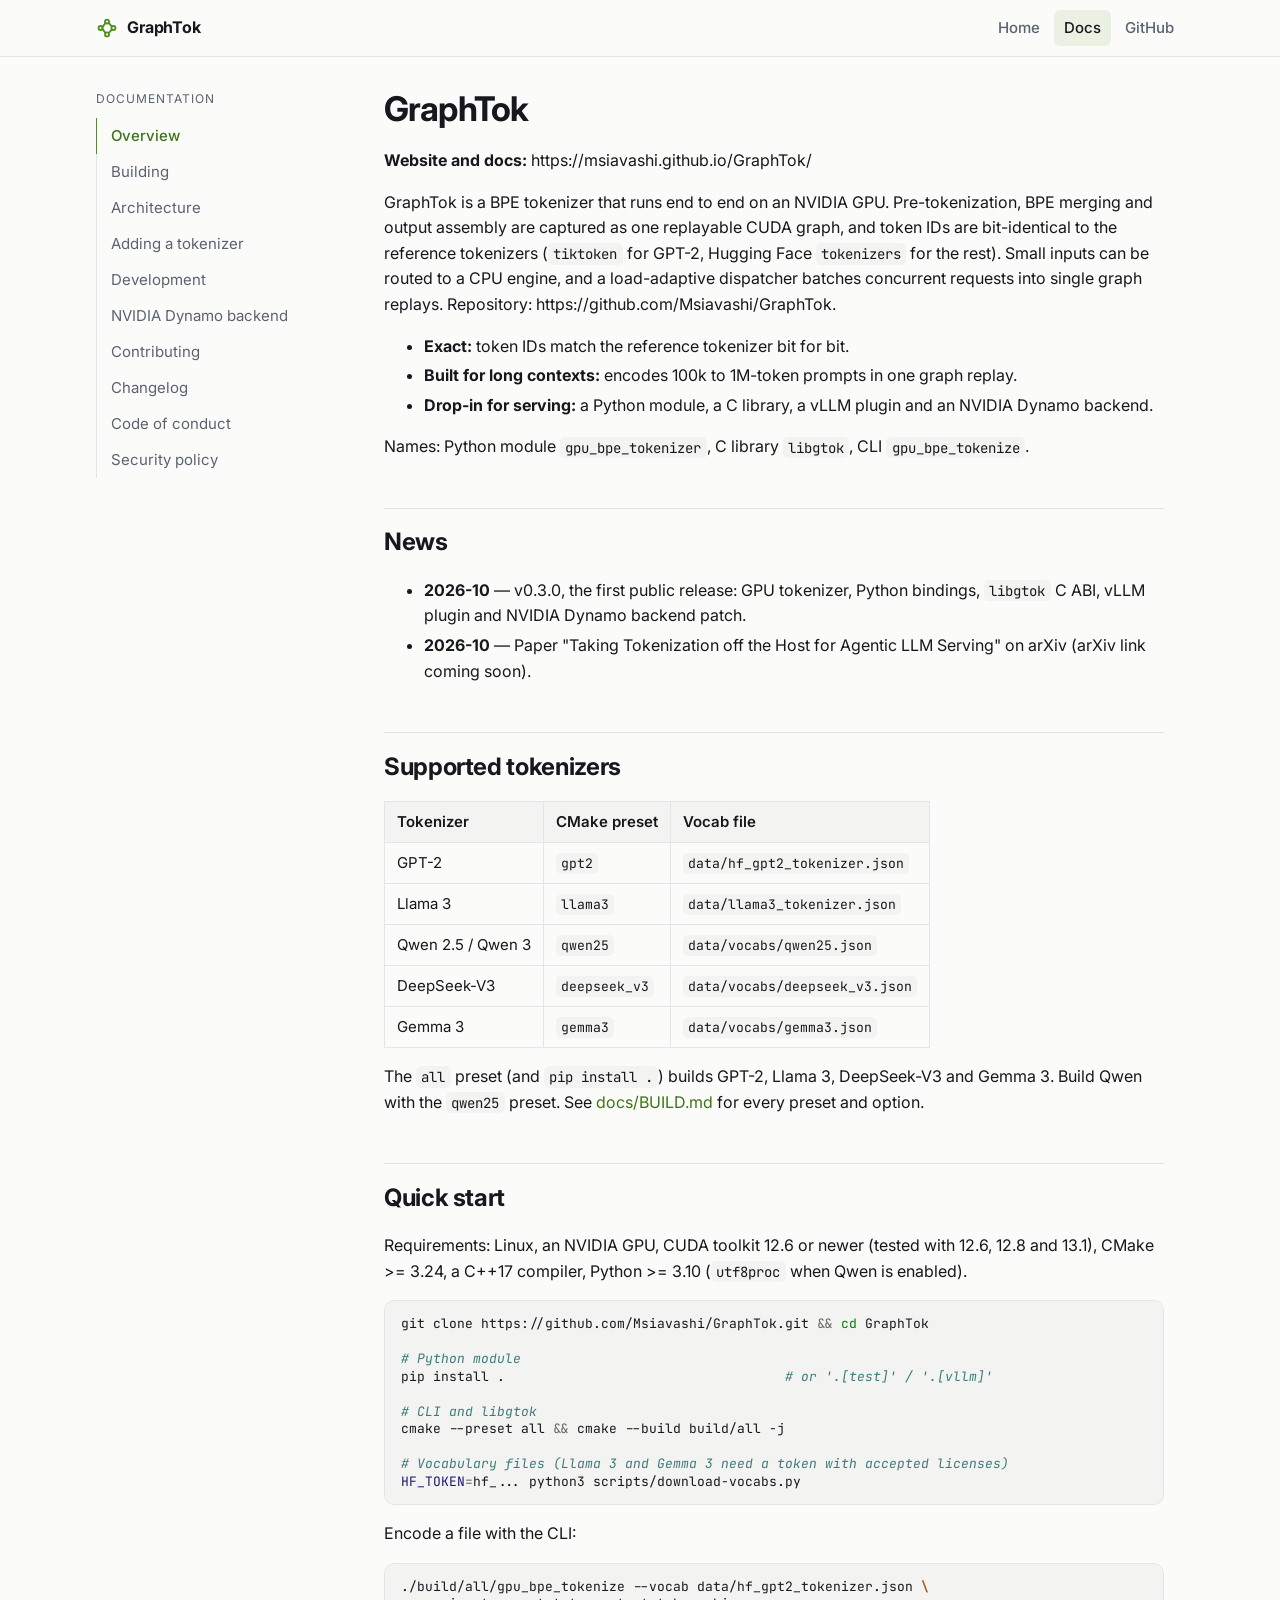
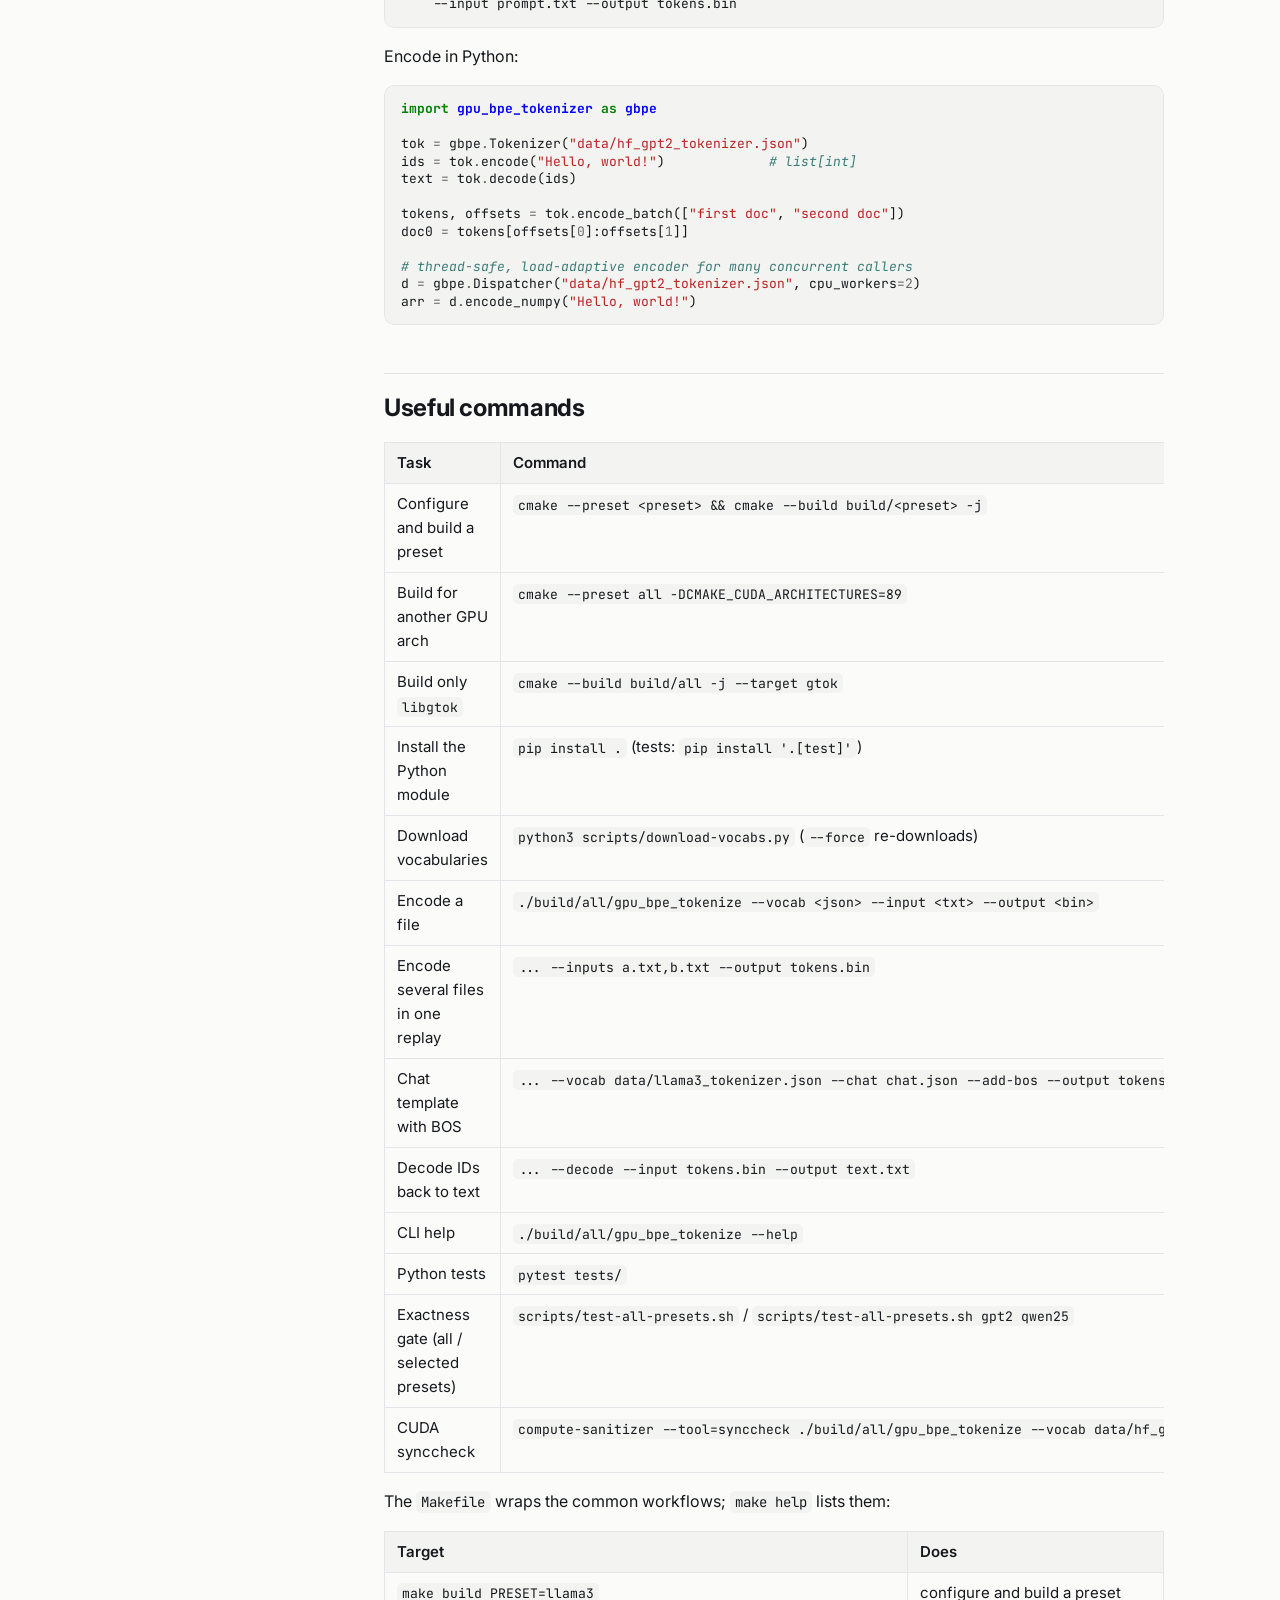
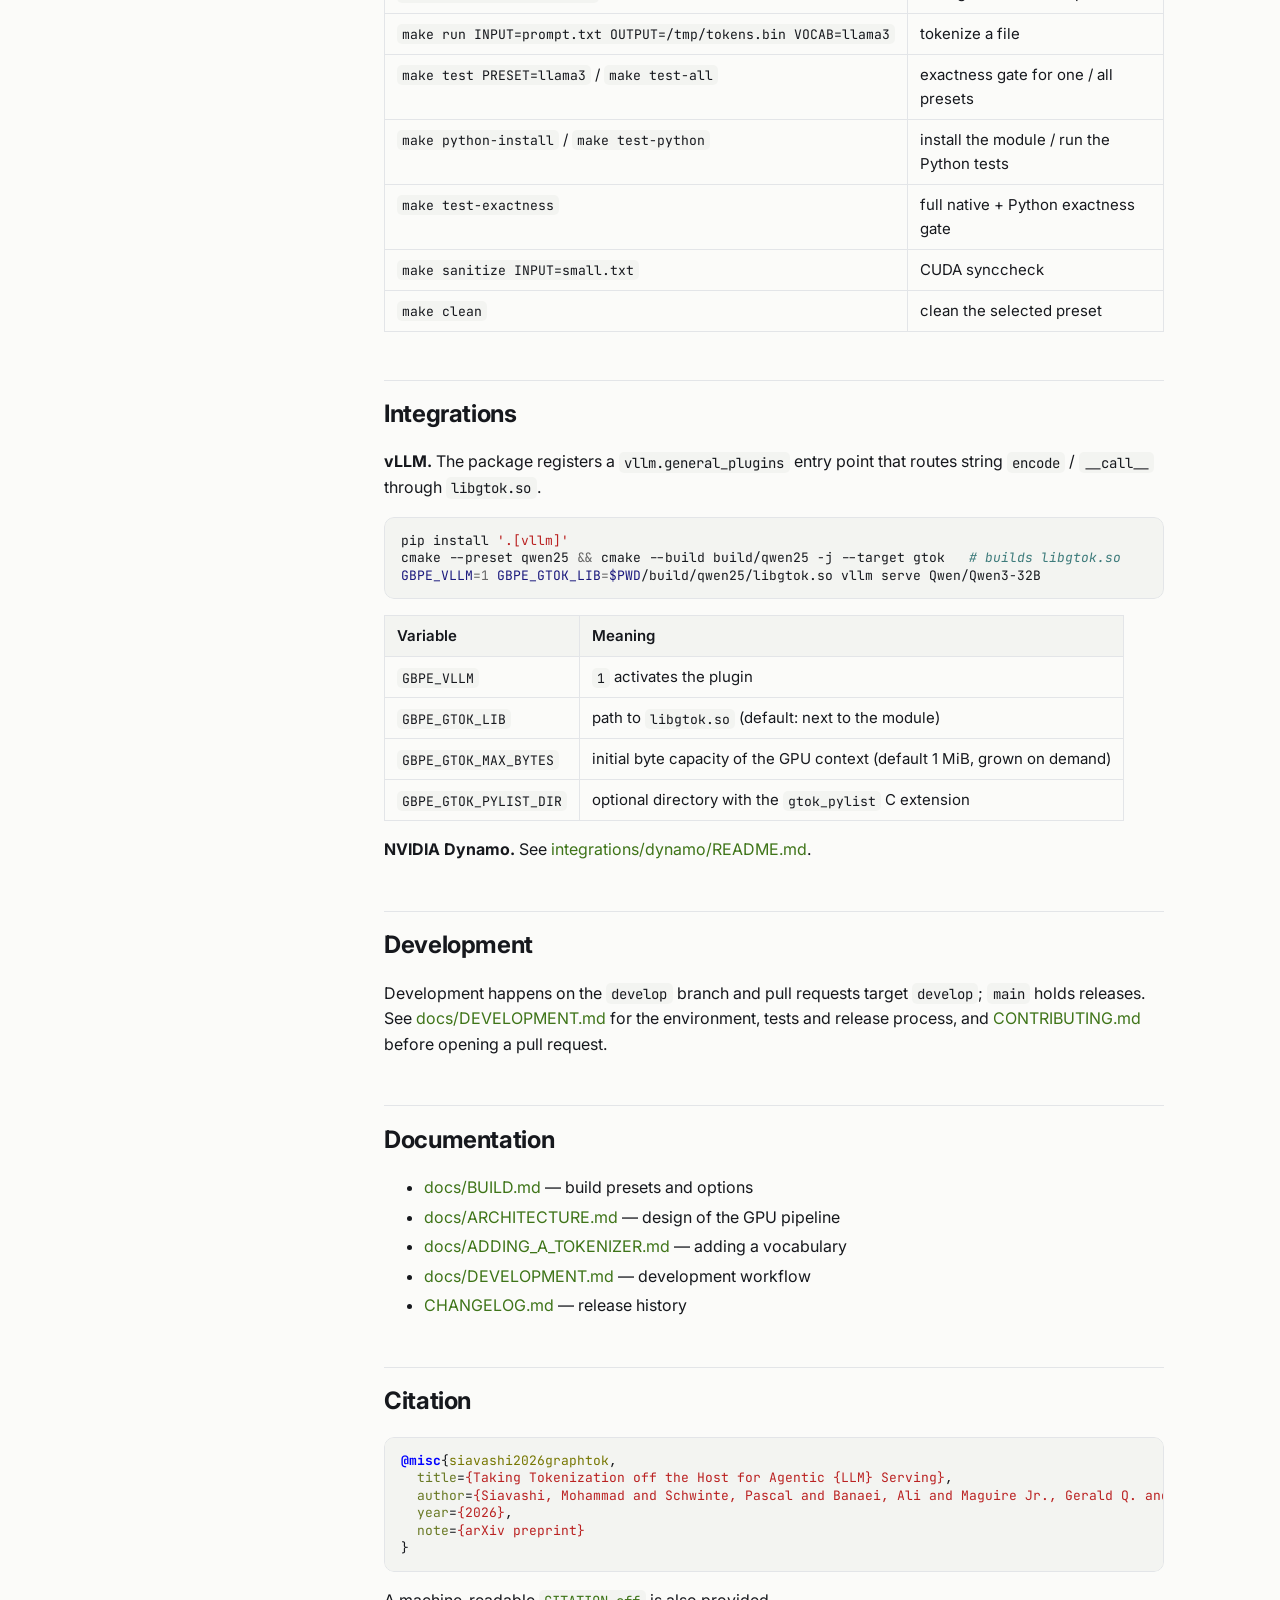
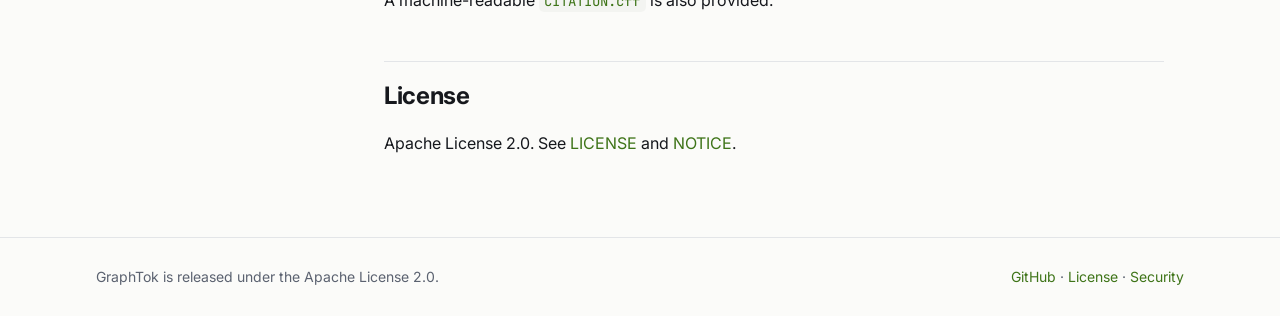
==== commit d2e21d67: "Site: keep code blocks inside the viewport on narrow screens" ====
--- a/docs/index.html
+++ b/docs/index.html
@@ -40,6 +40,7 @@
   </aside>
   <main class="content">
 <h1 id="graphtok">GraphTok</h1>
+<p><strong>Website and docs:</strong> https://msiavashi.github.io/GraphTok/</p>
 <p>GraphTok is a BPE tokenizer that runs end to end on an NVIDIA GPU. Pre-tokenization, BPE merging and output assembly are captured as one replayable CUDA graph, and token IDs are bit-identical to the reference tokenizers (<code>tiktoken</code> for GPT-2, Hugging Face <code>tokenizers</code> for the rest). Small inputs can be routed to a CPU engine, and a load-adaptive dispatcher batches concurrent requests into single graph replays. Repository: https://github.com/Msiavashi/GraphTok.</p>
 <ul>
 <li><strong>Exact:</strong> token IDs match the reference tokenizer bit for bit.</li>
--- a/style.css
+++ b/style.css
@@ -49,16 +49,18 @@
 code { background: var(--code-bg); padding: 0.12em 0.38em; border-radius: 5px; }
 pre {
   background: var(--code-bg); border: 1px solid var(--line); border-radius: var(--radius);
-  padding: 14px 16px; overflow-x: auto; line-height: 1.55; margin: 1em 0;
+  padding: 14px 16px; overflow-x: auto; max-width: 100%; line-height: 1.55; margin: 1em 0;
+  -webkit-overflow-scrolling: touch;
 }
 pre code { background: none; padding: 0; font-size: 0.8125rem; }
 .highlight pre { margin: 0; }
-.highlight { margin: 1em 0; border-radius: var(--radius); }
+.highlight { margin: 1em 0; border-radius: var(--radius); min-width: 0; max-width: 100%; overflow-x: auto; }
 table { border-collapse: collapse; width: 100%; display: block; overflow-x: auto; font-size: 0.9375rem; margin: 1em 0; }
 th, td { border: 1px solid var(--line); padding: 8px 12px; text-align: left; vertical-align: top; }
 th { background: var(--code-bg); font-weight: 600; }
 td code { white-space: nowrap; }
-.wrap { max-width: 1120px; margin: 0 auto; padding: 0 16px; }
+.wrap { max-width: 1120px; margin: 0 auto; padding: 0 16px; min-width: 0; }
+.hero .wrap > *, .quick > *, .cite > *, .flow-note > *, .docs-layout > * { min-width: 0; }
 
 /* top bar */
 .top { position: sticky; top: 0; z-index: 10; background: color-mix(in srgb, var(--bg) 88%, transparent); backdrop-filter: blur(10px); border-bottom: 1px solid var(--line); }
@@ -92,7 +94,7 @@
 .btn:hover { text-decoration: none; transform: translateY(-1px); }
 .btn.primary { background: var(--accent); border-color: var(--accent); color: #fff; }
 .btn.primary:hover { background: var(--accent-strong); }
-.hero-code { background: var(--bg-elev); border: 1px solid var(--line); border-radius: 12px; box-shadow: var(--shadow); overflow: hidden; }
+.hero-code { min-width: 0; background: var(--bg-elev); border: 1px solid var(--line); border-radius: 12px; box-shadow: var(--shadow); overflow: hidden; }
 .hero-code .bar { display: flex; align-items: center; gap: 6px; padding: 10px 14px; border-bottom: 1px solid var(--line); font-size: 0.75rem; color: var(--fg-muted); font-family: var(--mono); }
 .hero-code .bar i { width: 10px; height: 10px; border-radius: 50%; background: var(--line); display: inline-block; }
 .hero-code pre { border: 0; border-radius: 0; margin: 0; background: transparent; padding: 16px 18px; }
@@ -120,7 +122,7 @@
 .flow-note div { border-left: 3px solid var(--accent); padding: 4px 0 4px 14px; color: var(--fg-muted); font-size: 0.9375rem; }
 .flow-note strong { color: var(--fg); }
 
-.quick { display: grid; grid-template-columns: 1fr 1fr; gap: 20px; }
+.quick { display: grid; min-width: 0; grid-template-columns: 1fr 1fr; gap: 20px; }
 .quick h3 { font-size: 0.8125rem; text-transform: uppercase; letter-spacing: 0.08em; color: var(--fg-muted); margin: 0 0 8px; }
 .quick pre { margin: 0 0 20px; }
 
@@ -128,7 +130,7 @@
 .chip { display: inline-flex; align-items: center; gap: 8px; border: 1px solid var(--line); background: var(--bg-elev); border-radius: 999px; padding: 8px 14px; font-weight: 500; font-size: 0.9375rem; }
 .chip code { font-size: 0.75rem; color: var(--fg-muted); background: var(--code-bg); }
 
-.cite { display: grid; grid-template-columns: 0.9fr 1.1fr; gap: 28px; align-items: start; }
+.cite { display: grid; min-width: 0; grid-template-columns: 0.9fr 1.1fr; gap: 28px; align-items: start; }
 .cite p { color: var(--fg-muted); }
 .cite .soon { display: inline-block; font-size: 0.8125rem; color: var(--fg-muted); border: 1px dashed var(--line); padding: 4px 10px; border-radius: 6px; }
 .cite pre { margin: 0; }
